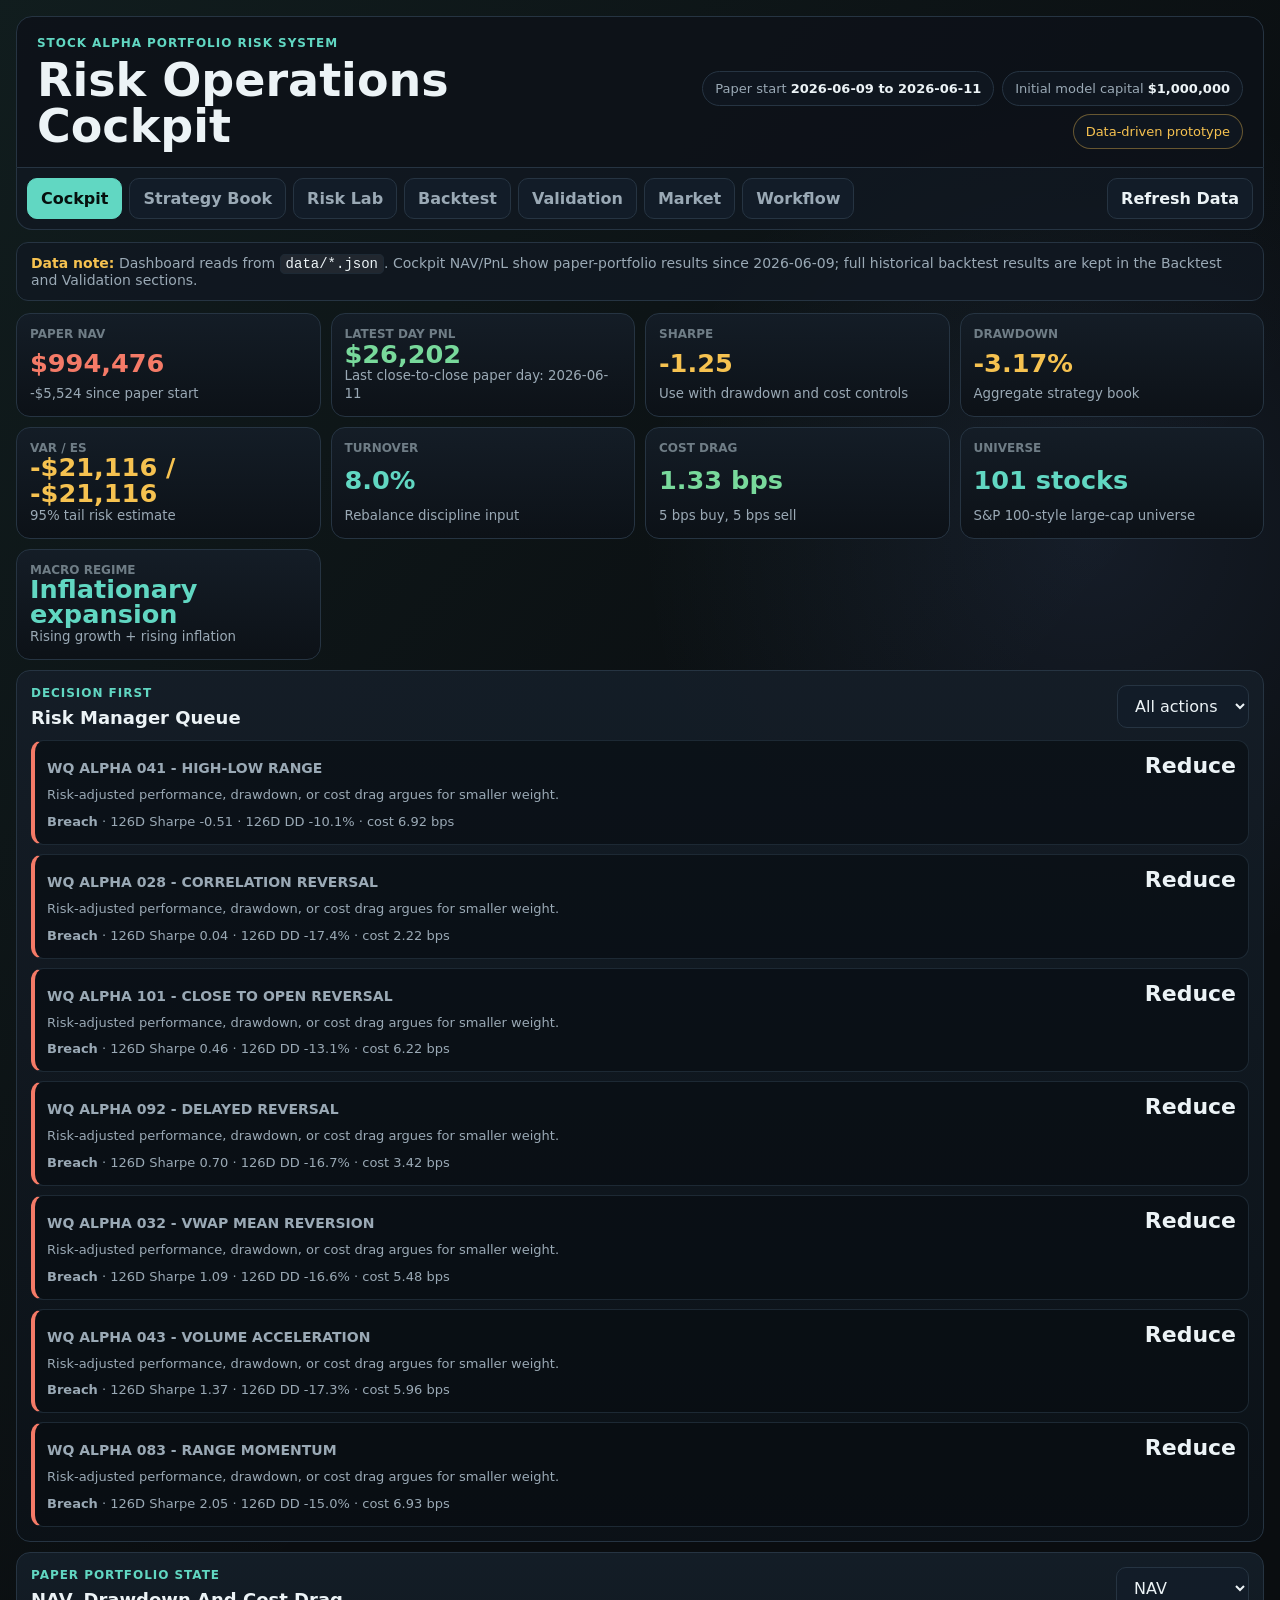
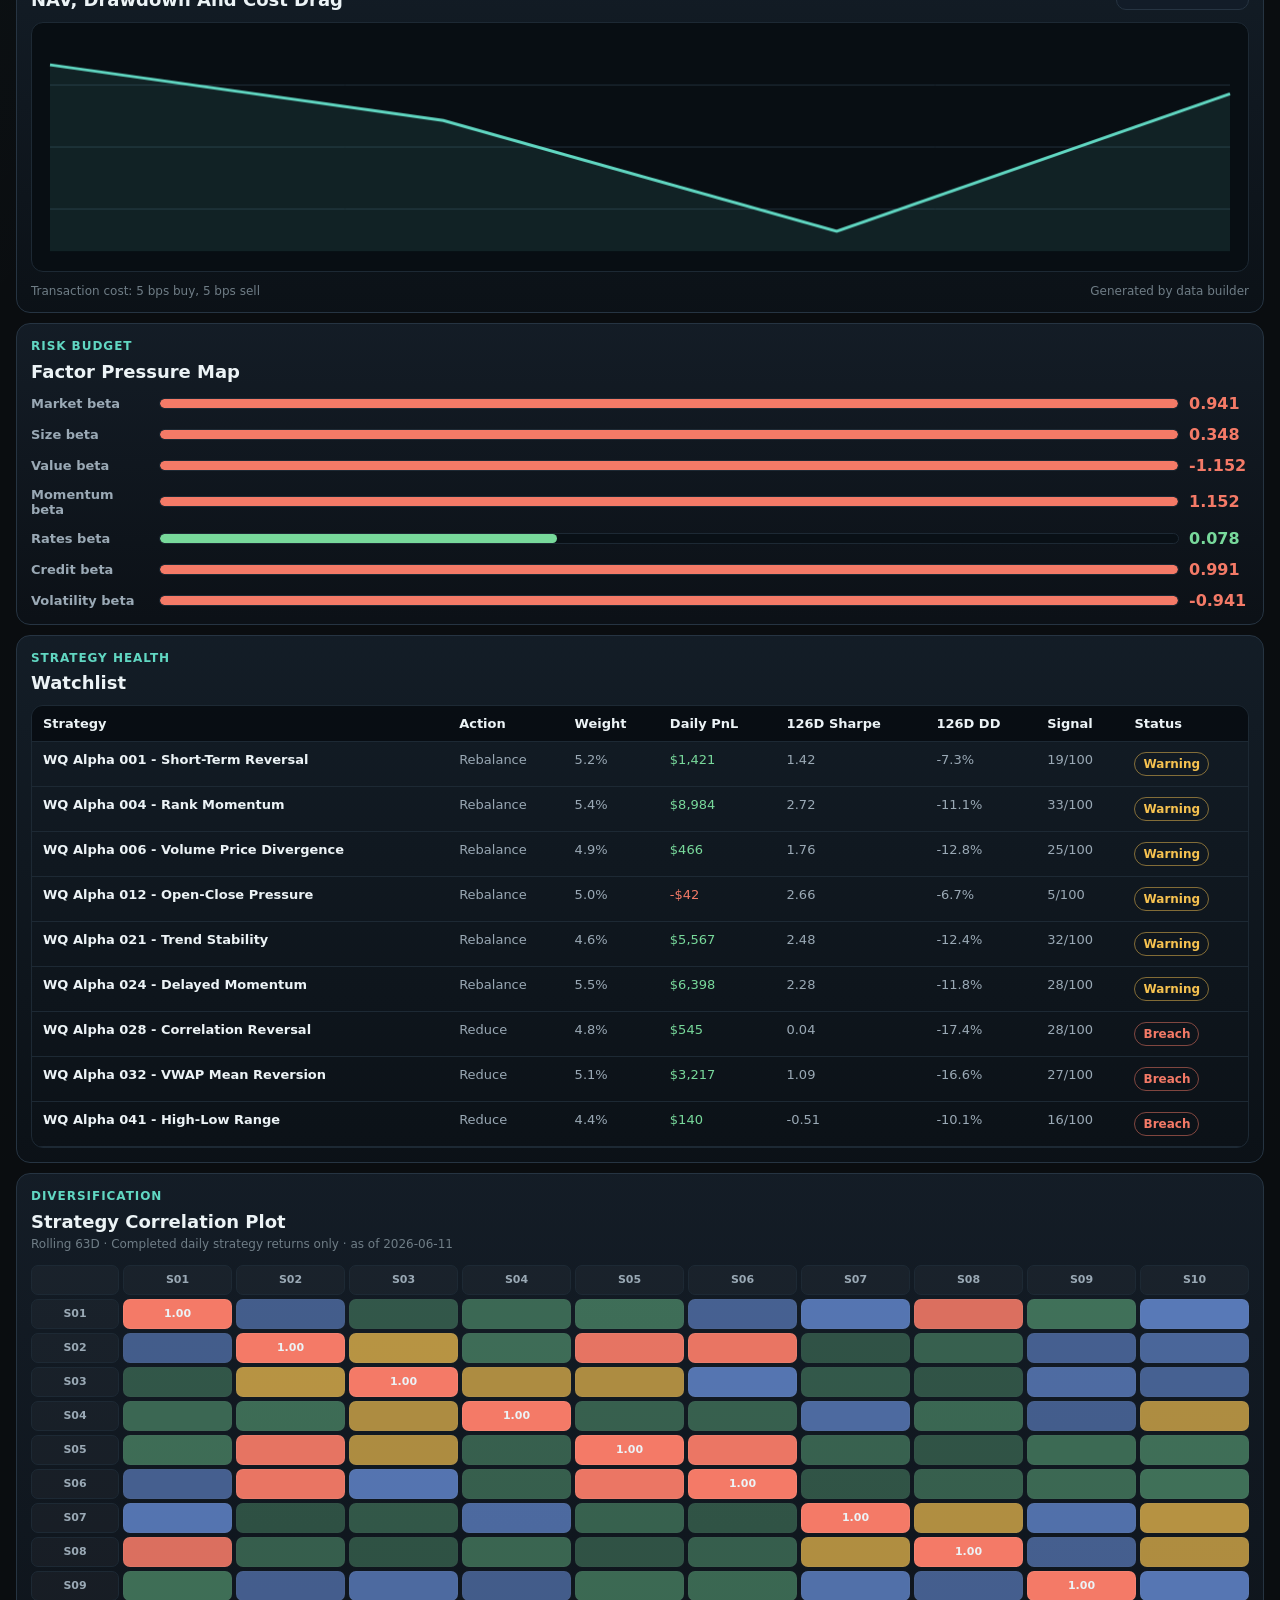
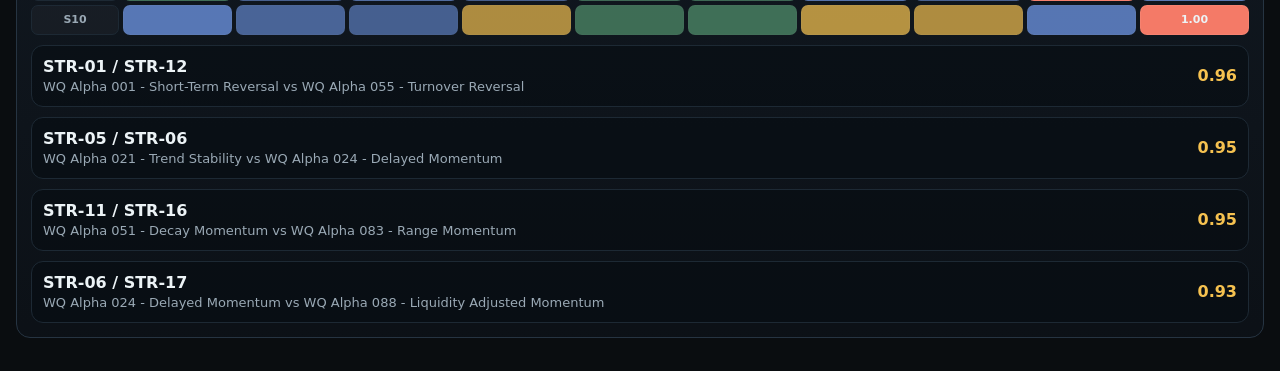
==== frontend/index.html @ 119eabc2 "Show full backtest summary" ====
<!doctype html>
<html lang="en">
  <head>
    <meta charset="utf-8" />
    <meta name="viewport" content="width=device-width, initial-scale=1" />
    <title>Risk Operations Cockpit</title>
    <link rel="stylesheet" href="./styles.css" />
  </head>
  <body>
    <main class="terminal">
      <header class="masthead">
        <div>
          <p class="label">Stock Alpha Portfolio Risk System</p>
          <h1>Risk Operations Cockpit</h1>
        </div>
        <div class="run-meta">
          <span>Paper start <b id="paperWindow">Loading</b></span>
          <span>Initial model capital <b>$1,000,000</b></span>
          <span class="demo-flag">Data-driven prototype</span>
        </div>
      </header>

      <nav class="modebar">
        <button class="mode active" data-view="cockpit">Cockpit</button>
        <button class="mode" data-view="book">Strategy Book</button>
        <button class="mode" data-view="risk">Risk Lab</button>
        <button class="mode" data-view="backtest">Backtest</button>
        <button class="mode" data-view="validation">Validation</button>
        <button class="mode" data-view="market">Market</button>
        <button class="mode" data-view="workflow">Workflow</button>
        <button id="refreshBtn" class="refresh">Refresh Data</button>
      </nav>

      <section class="notice">
        <strong>Data note:</strong> Dashboard reads from <code>data/*.json</code>. Cockpit NAV/PnL show paper-portfolio results since 2026-06-09; full historical backtest results are kept in the Backtest and Validation sections.
      </section>

      <section id="view-cockpit" class="view active">
        <section class="pulse-grid" id="pulseGrid"></section>
        <div class="cockpit-grid">
          <section class="panel decision-panel">
            <div class="panel-title">
              <div><p class="label">Decision First</p><h2>Risk Manager Queue</h2></div>
              <select id="actionFilter">
                <option value="all">All actions</option>
                <option value="Reduce">Reduce</option>
                <option value="Pause">Pause</option>
                <option value="Hedge">Hedge</option>
                <option value="Rebalance">Rebalance</option>
                <option value="Increase">Increase</option>
              </select>
            </div>
            <div id="decisionStack" class="decision-stack"></div>
          </section>
          <section class="panel nav-panel">
            <div class="panel-title">
              <div><p class="label">Paper Portfolio State</p><h2>NAV, Drawdown And Cost Drag</h2></div>
              <select id="chartMetric"><option value="nav">NAV</option><option value="drawdown">Drawdown</option><option value="pnl">Daily PnL</option></select>
            </div>
            <canvas id="navChart" height="250"></canvas>
            <div class="chart-foot"><span>Transaction cost: 5 bps buy, 5 bps sell</span><span>Generated by data builder</span></div>
          </section>
          <section class="panel exposure-panel">
            <div class="panel-title"><div><p class="label">Risk Budget</p><h2>Factor Pressure Map</h2></div></div>
            <div id="factorPressure" class="pressure-list"></div>
          </section>
        </div>
        <div class="lower-grid">
          <section class="panel">
            <div class="panel-title"><div><p class="label">Strategy Health</p><h2>Watchlist</h2></div></div>
            <div class="table-wrap"><table id="watchlistTable"></table></div>
          </section>
          <section class="panel">
            <div class="panel-title">
              <div>
                <p class="label">Diversification</p>
                <h2>Strategy Correlation Plot</h2>
                <p id="corrMeta" class="meta-line"></p>
              </div>
            </div>
            <div id="corrPlot" class="corr-plot"></div>
            <div id="hotspots" class="hotspots"></div>
          </section>
        </div>
      </section>

      <section id="view-book" class="view">
        <section class="panel">
          <div class="panel-title">
            <div><p class="label">20 Stock-Alpha Strategy Prototype Book</p><h2>Latest Top Holdings And Strategy Monitoring</h2></div>
            <input id="strategySearch" type="search" placeholder="Search strategy or sleeve" />
          </div>
          <div class="table-wrap"><table id="strategyTable"></table></div>
        </section>
      </section>

      <section id="view-risk" class="view">
        <div class="risk-grid">
          <section class="panel"><div class="panel-title"><div><p class="label">Aggregate Exposure</p><h2>Portfolio Factors</h2></div></div><div id="factorTable" class="pressure-list large"></div></section>
          <section class="panel"><div class="panel-title"><div><p class="label">ETF Proxy Layer</p><h2>Risk Comparison Only</h2></div></div><div class="table-wrap"><table id="proxyTable"></table></div></section>
        </div>
        <div class="risk-grid single">
          <section class="panel"><div class="panel-title"><div><p class="label">Concentration</p><h2>Risk Contribution</h2></div></div><div id="riskContribution" class="pressure-list large"></div></section>
        </div>
        <section class="panel"><div class="panel-title"><div><p class="label">Controls</p><h2>Risk Limit Exceptions</h2></div></div><div class="table-wrap"><table id="limitTable"></table></div></section>
      </section>

      <section id="view-backtest" class="view">
        <section class="pulse-grid" id="backtestSummary"></section>
        <div class="risk-grid">
          <section class="panel"><div class="panel-title"><div><p class="label">Research Result</p><h2>Full Historical Backtest</h2></div></div><canvas id="backtestChart" height="290"></canvas></section>
          <section class="panel">
            <div class="panel-title"><div><p class="label">Timing Controls</p><h2>No-Lookahead Convention</h2></div></div>
            <div class="decision-stack">
              <article class="decision"><p><b>Signal timing:</b> each strategy scores stocks using information available before the evaluated return period.</p></article>
              <article class="decision"><p><b>Trading rule:</b> t-1 signal selects day t top holdings; day t close-to-close return creates day t PnL.</p></article>
              <article class="decision"><p><b>Known limitation:</b> current S&P 100-style universe is not point-in-time, so survivorship bias is still a research limitation.</p></article>
            </div>
          </section>
        </div>
        <div class="risk-grid single">
          <section class="panel"><div class="panel-title"><div><p class="label">Stress Testing</p><h2>Period Diagnostics</h2></div></div><div class="table-wrap"><table id="stressTable"></table></div></section>
        </div>
      </section>

      <section id="view-validation" class="view">
        <section class="panel">
          <div class="panel-title">
            <div><p class="label">Research Evidence</p><h2>Strategy Validation Table</h2></div>
            <span class="source-chip">Auto-generated from backtest engine</span>
          </div>
          <div class="table-wrap"><table id="validationTable"></table></div>
        </section>
      </section>

      <section id="view-market" class="view">
        <section class="panel macro-panel">
          <div class="panel-title">
            <div><p class="label">Macro Regime Overlay</p><h2>Growth, Inflation And Risk Tone</h2></div>
            <span id="macroSource" class="source-chip"></span>
          </div>
          <div class="macro-grid">
            <div id="regimeQuadrant" class="regime-quadrant"></div>
            <div id="macroIndicators" class="macro-indicators"></div>
            <div id="regimeGuidance" class="regime-guidance"></div>
          </div>
        </section>
        <div class="risk-grid">
          <section class="panel"><div class="panel-title"><div><p class="label">Market Context</p><h2>Cross-Asset Monitor</h2></div></div><div id="marketTiles" class="market-tiles"></div></section>
          <section class="panel"><div class="panel-title"><div><p class="label">API-ready</p><h2>Market News Feed</h2></div></div><div id="newsFeed" class="news-feed"></div></section>
        </div>
      </section>

      <section id="view-workflow" class="view">
        <section class="panel"><div class="panel-title"><div><p class="label">Research Governance</p><h2>Strategy Workflow Tracker</h2></div></div><div class="table-wrap"><table id="workflowTable"></table></div></section>
      </section>
    </main>
    <script src="../data/data_bundle.js"></script>
    <script src="./app.js"></script>
  </body>
</html>
---- frontend/styles.css ----
:root{color-scheme:dark;--bg:#0a0d10;--panel:#111821;--ink:#ecf3f6;--muted:#9aa9b5;--quiet:#6f7d86;--line:#263442;--line-soft:#1d2934;--aqua:#61d7c2;--blue:#7aa7ff;--amber:#f6c250;--red:#f47a67;--green:#78d99b;--violet:#b997ff}*{box-sizing:border-box}body{margin:0;color:var(--ink);background:linear-gradient(130deg,rgba(97,215,194,.08),transparent 38%),radial-gradient(circle at 85% 15%,rgba(122,167,255,.10),transparent 28rem),var(--bg);font-family:Inter,ui-sans-serif,system-ui,-apple-system,BlinkMacSystemFont,"Segoe UI",sans-serif}button,input,select{font:inherit;color:inherit}.terminal{width:min(1760px,calc(100vw - 32px));margin:16px auto 34px}.masthead{display:flex;justify-content:space-between;align-items:end;gap:20px;padding:18px 20px;border:1px solid var(--line);border-radius:16px 16px 0 0;background:rgba(13,18,24,.88)}.label{margin:0 0 5px;color:var(--aqua);font-size:12px;letter-spacing:.08em;text-transform:uppercase;font-weight:900}h1,h2,p{margin:0}h1{font-size:clamp(28px,4vw,46px);line-height:1}h2{font-size:18px}p{color:var(--muted);line-height:1.45}.run-meta{display:flex;justify-content:flex-end;align-items:center;flex-wrap:wrap;gap:8px}.run-meta span,.notice,.modebar{border:1px solid var(--line);background:rgba(17,24,33,.82)}.run-meta span{color:var(--muted);padding:9px 12px;border-radius:999px;font-size:13px}.run-meta b{color:var(--ink)}.run-meta .demo-flag{color:var(--amber);border-color:rgba(246,194,80,.38)}.modebar{display:flex;gap:7px;padding:10px;border-top:0;border-radius:0 0 16px 16px;overflow-x:auto}.mode,.refresh,select,input{border:1px solid var(--line);background:#121c28;border-radius:10px;padding:10px 13px}.mode,.refresh{cursor:pointer;color:var(--muted);font-weight:850;white-space:nowrap}.mode.active{color:#06100e;background:var(--aqua);border-color:var(--aqua)}.refresh{margin-left:auto;color:var(--ink)}.notice{margin:12px 0;border-radius:12px;padding:12px 14px;color:var(--muted);font-size:14px}.notice strong{color:var(--amber)}.notice code{color:var(--ink);background:rgba(255,255,255,.07);border:1px solid var(--line-soft);border-radius:5px;padding:1px 5px}.view{display:none}.view.active{display:block}.pulse-grid{display:grid;grid-template-columns:repeat(7,minmax(120px,1fr));gap:10px;margin-bottom:10px}.pulse-card,.panel{border:1px solid var(--line);background:linear-gradient(180deg,rgba(20,29,39,.96),rgba(12,17,23,.96));border-radius:14px}.pulse-card{min-height:104px;padding:13px;display:flex;flex-direction:column;justify-content:space-between}.pulse-card span{color:var(--quiet);font-size:12px;font-weight:900;text-transform:uppercase}.pulse-card strong{display:block;font-size:clamp(22px,2vw,30px);line-height:1}.pulse-card small{color:var(--muted);line-height:1.35}.pos{color:var(--green)}.neg{color:var(--red)}.warn{color:var(--amber)}.info{color:var(--aqua)}.violet{color:var(--violet)}.cockpit-grid{display:grid;grid-template-columns:minmax(340px,.9fr) minmax(520px,1.7fr) minmax(300px,.9fr);gap:10px}.lower-grid,.risk-grid{display:grid;grid-template-columns:minmax(0,1fr) minmax(360px,.7fr);gap:10px;margin-top:10px}.risk-grid.single{grid-template-columns:1fr}.panel{padding:14px;min-width:0}.panel-title{display:flex;justify-content:space-between;gap:12px;align-items:start;margin-bottom:12px}canvas{width:100%;background:#080e13;border:1px solid var(--line-soft);border-radius:12px}.chart-foot{display:flex;justify-content:space-between;gap:10px;margin-top:8px;color:var(--quiet);font-size:12px}.decision-stack{display:grid;gap:9px}.decision{border:1px solid var(--line-soft);border-left:4px solid var(--aqua);border-radius:12px;padding:12px;background:rgba(7,12,17,.62)}.decision-head{display:flex;justify-content:space-between;gap:12px;align-items:baseline}.decision h3{margin:0;font-size:14px;color:var(--muted);text-transform:uppercase}.decision strong{font-size:22px}.decision p{margin-top:8px;font-size:13px}.pressure-list{display:grid;gap:12px}.pressure-list.large{gap:14px}.pressure-row{display:grid;grid-template-columns:118px 1fr 60px;align-items:center;gap:10px}.pressure-row span{color:var(--muted);font-weight:850;font-size:13px}.bar{height:11px;border-radius:99px;background:#091016;border:1px solid var(--line-soft);overflow:hidden}.bar i{display:block;height:100%;border-radius:inherit}.table-wrap{overflow:auto;border:1px solid var(--line-soft);border-radius:12px}table{width:100%;border-collapse:collapse;min-width:840px}th,td{padding:10px 11px;border-bottom:1px solid var(--line-soft);text-align:left;font-size:13px;color:var(--muted);vertical-align:top}th{color:var(--ink);background:rgba(5,9,13,.72);position:sticky;top:0;z-index:1}td strong{color:var(--ink)}.pill{display:inline-flex;align-items:center;border-radius:999px;border:1px solid var(--line);padding:4px 8px;font-size:12px;font-weight:900}.pill.Breach{color:var(--red);border-color:rgba(244,122,103,.5)}.pill.Warning{color:var(--amber);border-color:rgba(246,194,80,.5)}.pill.Healthy{color:var(--green);border-color:rgba(120,217,155,.5)}.hotspots{display:grid;gap:10px;margin-top:10px}.hotspot{display:grid;grid-template-columns:1fr auto;gap:8px;align-items:center;border:1px solid var(--line-soft);border-radius:12px;padding:11px;background:rgba(7,12,17,.54)}.hotspot b{color:var(--ink)}.hotspot span{color:var(--muted);font-size:13px}.hotspot strong{color:var(--amber)}.corr-plot{display:grid;grid-template-columns:88px repeat(10,minmax(24px,1fr));gap:4px;overflow-x:auto}.corr-label,.corr-cell{min-height:30px;border-radius:7px;display:grid;place-items:center;font-size:11px;font-weight:900}.corr-label{color:var(--muted);background:rgba(255,255,255,.03);border:1px solid var(--line-soft)}.corr-cell{border:1px solid rgba(255,255,255,.06);color:var(--ink)}.market-tiles{display:grid;grid-template-columns:repeat(2,minmax(190px,1fr));gap:10px}.market-tile{min-height:128px;border:1px solid var(--line-soft);border-radius:14px;padding:13px;background:rgba(8,14,19,.54)}.market-tile span{color:var(--quiet);font-size:12px;text-transform:uppercase;font-weight:900}.market-tile strong{display:block;font-size:24px;margin:8px 0 4px}.news-feed{display:grid;gap:10px}.news-item{border:1px solid var(--line-soft);border-radius:12px;padding:11px;background:rgba(8,14,19,.54)}.news-item header{display:flex;justify-content:space-between;gap:10px;margin-bottom:7px}.news-item b{color:var(--ink)}.news-item span{color:var(--quiet);font-size:12px;font-weight:850}.news-item p{font-size:13px}@media(max-width:1300px){.pulse-grid{grid-template-columns:repeat(4,minmax(140px,1fr))}.cockpit-grid,.lower-grid,.risk-grid{grid-template-columns:1fr}.market-tiles{grid-template-columns:repeat(2,minmax(180px,1fr))}}@media(max-width:780px){.terminal{width:calc(100vw - 18px);margin-top:9px}.masthead{align-items:start;flex-direction:column}.pulse-grid,.market-tiles{grid-template-columns:1fr}.refresh{margin-left:0}.chart-foot{flex-direction:column}}
:root{}
.source-chip{border:1px solid var(--line);border-radius:999px;padding:7px 10px;color:var(--aqua);font-size:12px;font-weight:900}
.meta-line{margin-top:4px;color:var(--quiet);font-size:12px}
.macro-panel{margin-bottom:10px}
.macro-grid{display:grid;grid-template-columns:1.3fr .9fr 1fr;gap:10px}
.regime-summary,.macro-score,.guidance-card,.quadrant,.macro-warning,.indicator-list{border:1px solid var(--line-soft);border-radius:12px;background:rgba(8,14,19,.54)}
.regime-summary{padding:13px;margin-bottom:10px}
.regime-summary span,.macro-score span,.guidance-card span,.indicator-list span{color:var(--quiet);font-size:12px;text-transform:uppercase;font-weight:900}
.regime-summary strong{display:block;font-size:24px;margin:5px 0}
.quadrant-grid{display:grid;grid-template-columns:1fr 1fr;gap:8px}
.quadrant{min-height:82px;padding:10px}
.quadrant.active{border-color:rgba(97,215,194,.72);box-shadow:inset 0 0 0 1px rgba(97,215,194,.35);background:rgba(97,215,194,.10)}
.quadrant b{display:block;color:var(--ink);font-size:13px}
.quadrant span{display:block;color:var(--muted);font-size:12px;margin-top:6px}
.macro-warning{margin-top:10px;padding:11px;border-left:4px solid var(--amber)}
.macro-warning p{font-size:13px;margin-bottom:6px}
.macro-warning p:last-child{margin-bottom:0}
.macro-indicators{display:grid;grid-template-columns:repeat(3,1fr);gap:8px}
.macro-score{padding:11px}
.macro-score strong{display:block;font-size:20px;margin-top:4px}
.macro-score small{color:var(--muted)}
.indicator-list{grid-column:1/-1;padding:10px;display:grid;gap:8px}
.indicator-list div{display:flex;justify-content:space-between;gap:10px}
.indicator-list b{color:var(--ink);font-size:13px}
.regime-guidance{display:grid;gap:9px}
.guidance-card{padding:11px;border-left:4px solid var(--blue)}
.guidance-card div{display:flex;justify-content:space-between;gap:10px}
.guidance-card strong{font-size:18px}
.guidance-card p{font-size:13px;margin-top:7px}
@media(max-width:1300px){.macro-grid{grid-template-columns:1fr}}
@media(max-width:780px){.macro-indicators,.quadrant-grid{grid-template-columns:1fr}}
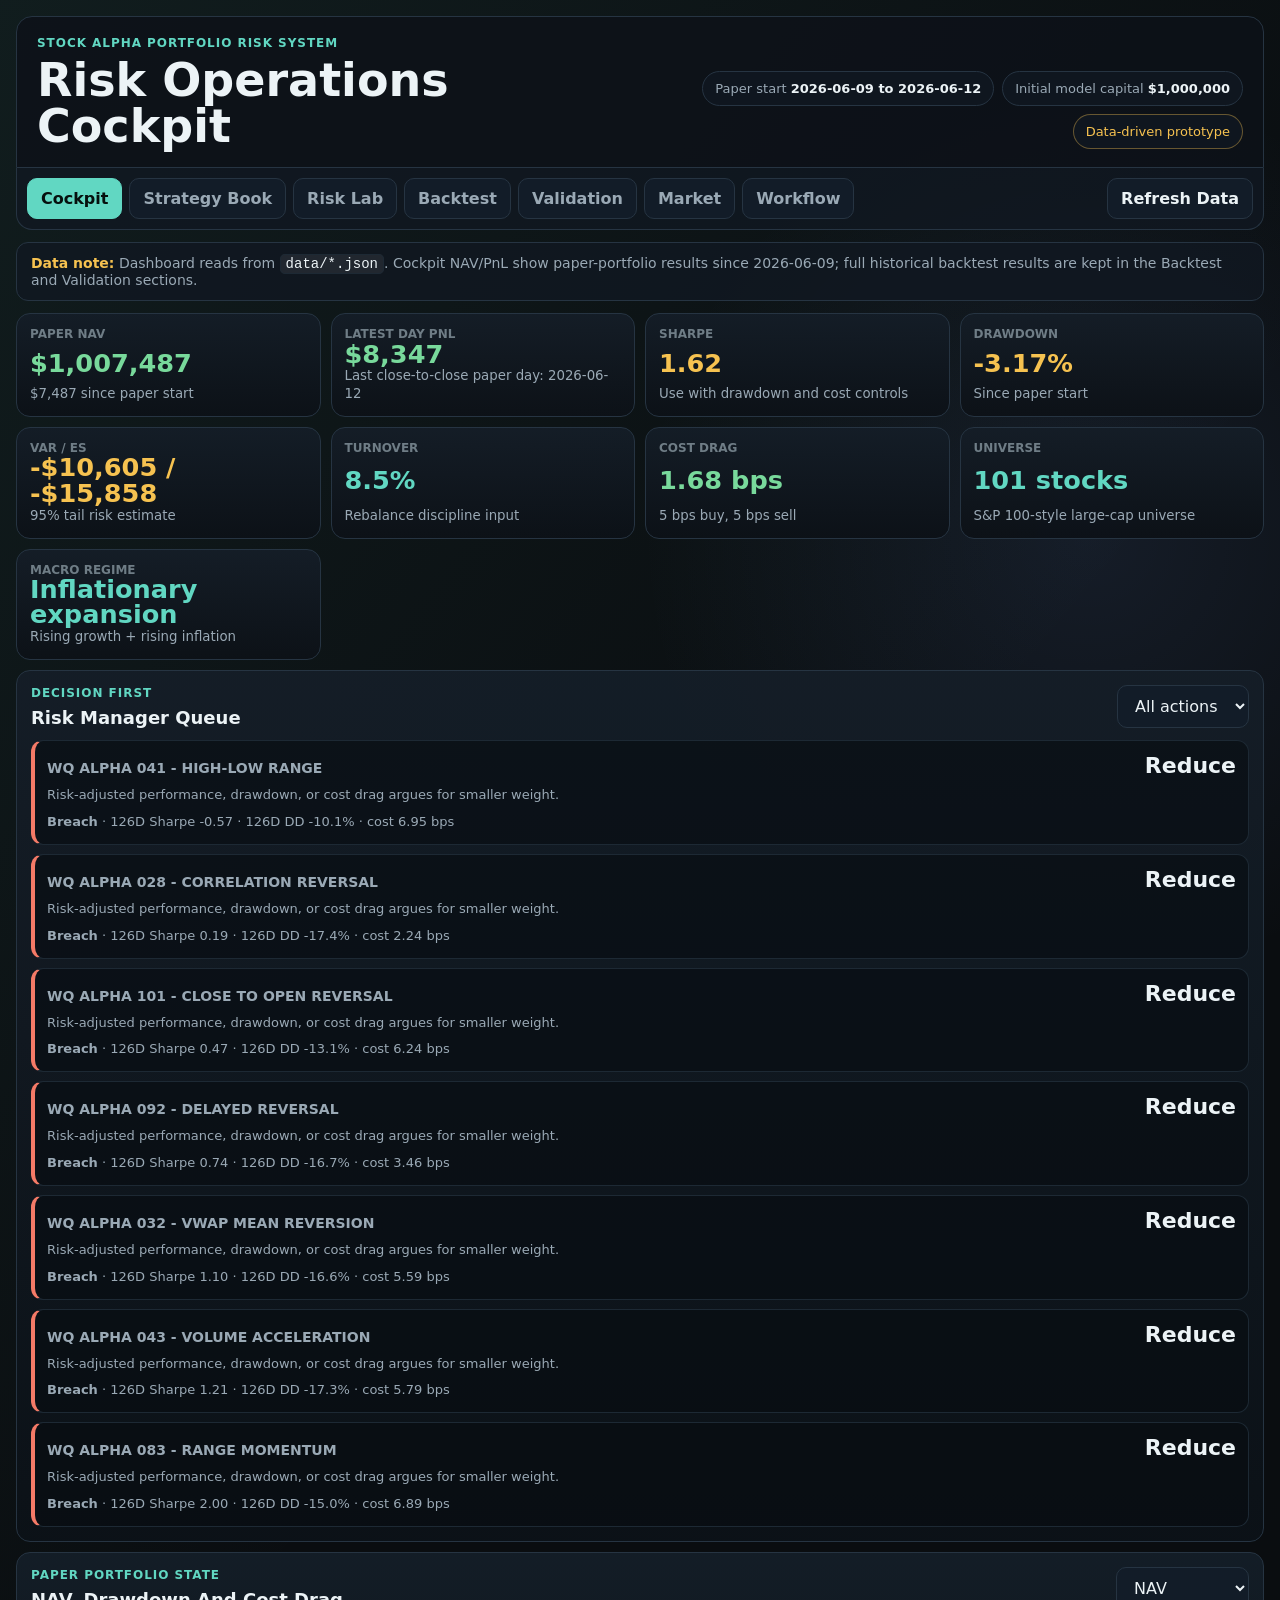
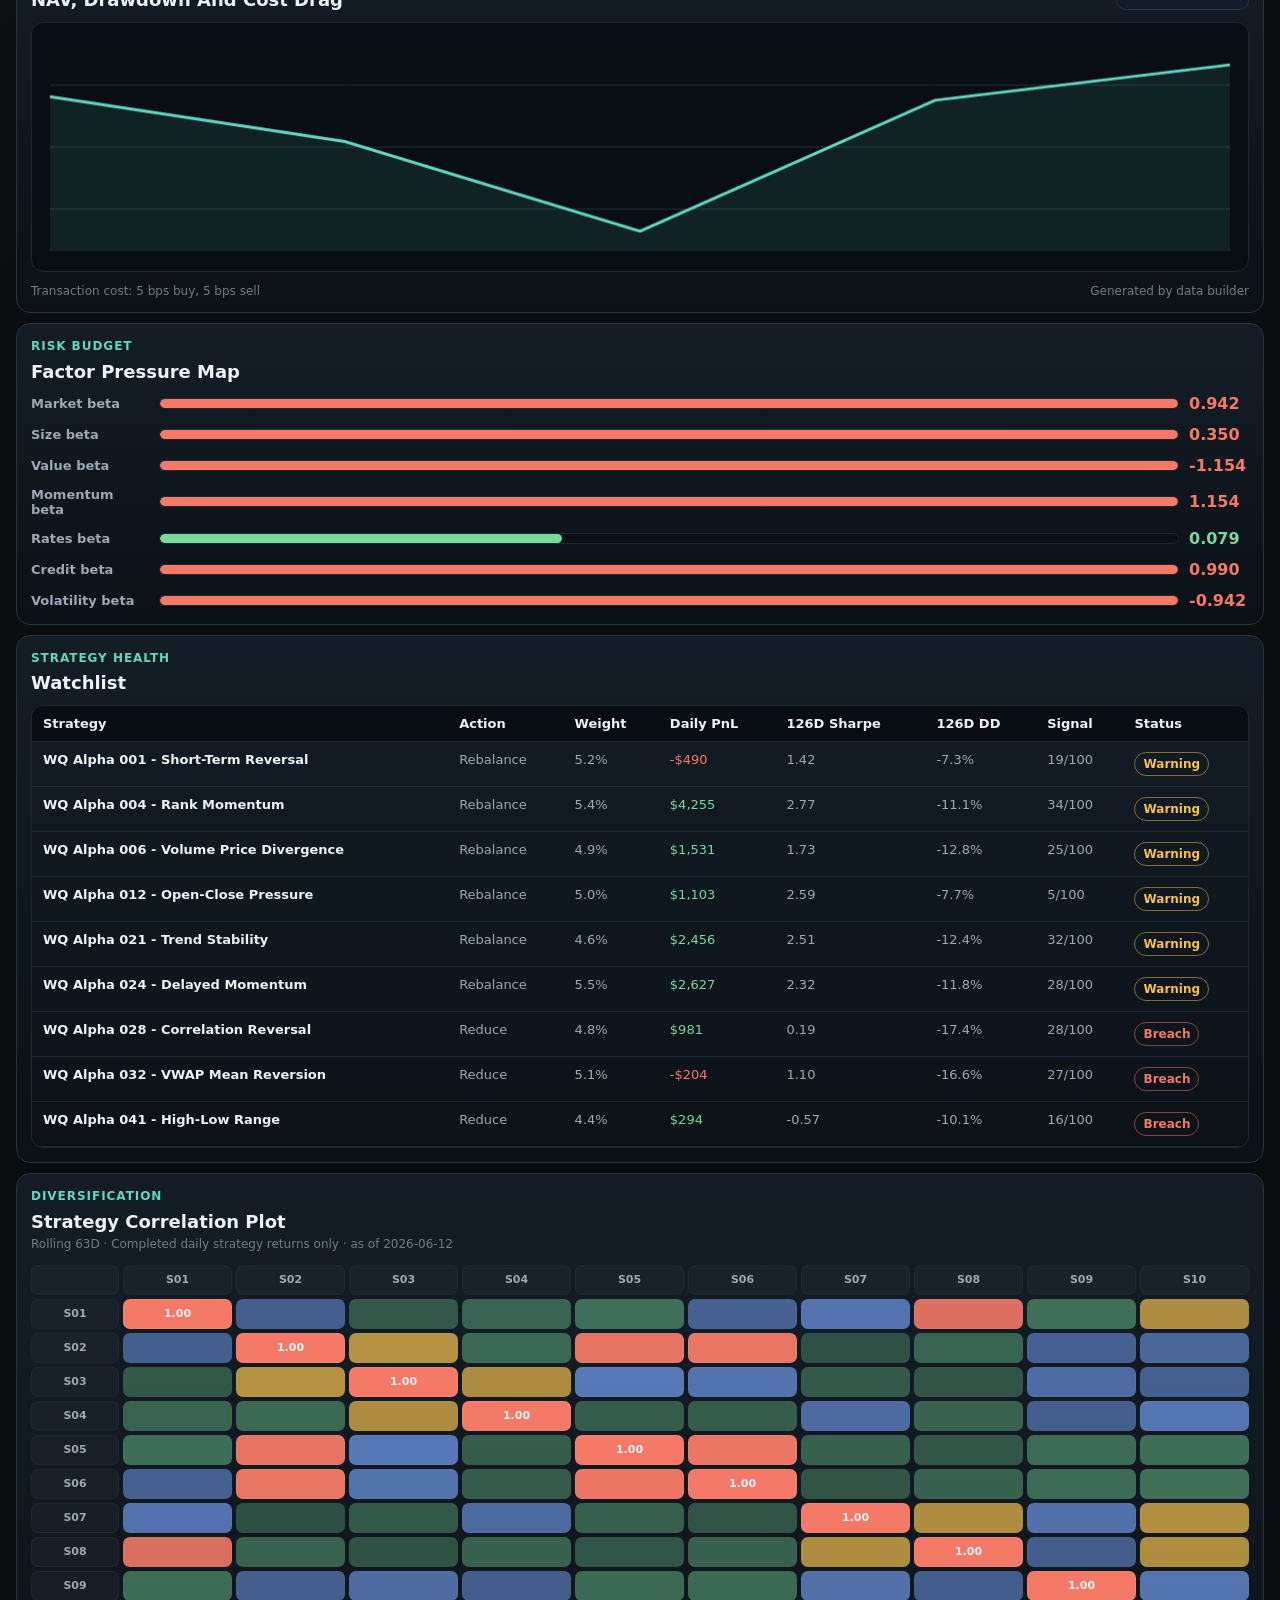
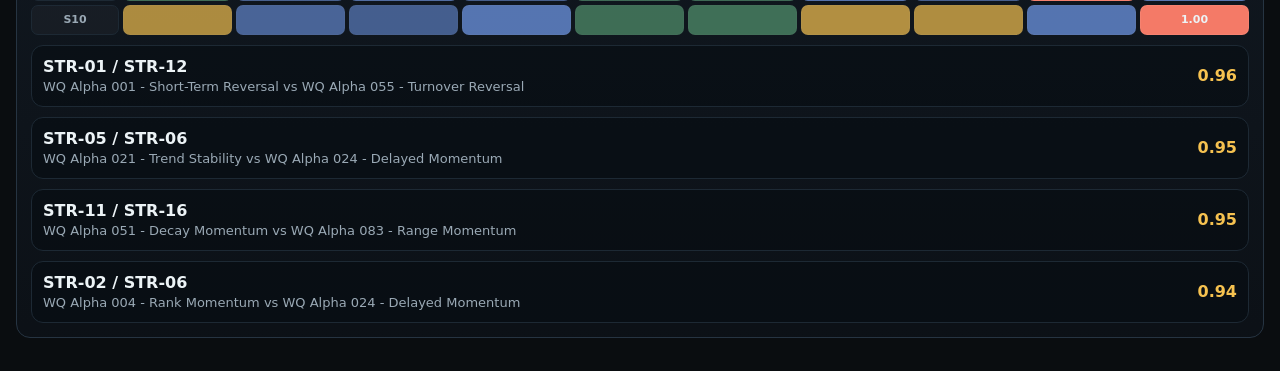
==== commit 4e73c437: "Replace backtest timing panel with diagnostics" ====
--- a/frontend/index.html
+++ b/frontend/index.html
@@ -92,6 +92,20 @@
           </div>
           <div class="table-wrap"><table id="strategyTable"></table></div>
         </section>
+        <div class="risk-grid">
+          <section class="panel">
+            <div class="panel-title"><div><p class="label">Paper Trading</p><h2>Recent Position Ledger</h2></div></div>
+            <div class="table-wrap"><table id="paperPositionsTable"></table></div>
+          </section>
+          <section class="panel">
+            <div class="panel-title"><div><p class="label">Paper Trading</p><h2>Recent Trade Ledger</h2></div></div>
+            <div class="table-wrap"><table id="paperTradesTable"></table></div>
+          </section>
+        </div>
+        <section class="panel">
+          <div class="panel-title"><div><p class="label">Paper Trading</p><h2>Strategy PnL Ledger</h2></div></div>
+          <div class="table-wrap"><table id="paperPnlTable"></table></div>
+        </section>
       </section>
 
       <section id="view-risk" class="view">
@@ -110,12 +124,9 @@
         <div class="risk-grid">
           <section class="panel"><div class="panel-title"><div><p class="label">Research Result</p><h2>Full Historical Backtest</h2></div></div><canvas id="backtestChart" height="290"></canvas></section>
           <section class="panel">
-            <div class="panel-title"><div><p class="label">Timing Controls</p><h2>No-Lookahead Convention</h2></div></div>
-            <div class="decision-stack">
-              <article class="decision"><p><b>Signal timing:</b> each strategy scores stocks using information available before the evaluated return period.</p></article>
-              <article class="decision"><p><b>Trading rule:</b> t-1 signal selects day t top holdings; day t close-to-close return creates day t PnL.</p></article>
-              <article class="decision"><p><b>Known limitation:</b> current S&P 100-style universe is not point-in-time, so survivorship bias is still a research limitation.</p></article>
-            </div>
+            <div class="panel-title"><div><p class="label">Backtest Monitor</p><h2>Full-Period Diagnostics</h2></div></div>
+            <div class="table-wrap"><table id="backtestDiagnosticsTable"></table></div>
+            <p class="meta-line">Timing: t-1 signal selects day t holdings. Limitation: current S&P 100-style universe is not point-in-time.</p>
           </section>
         </div>
         <div class="risk-grid single">
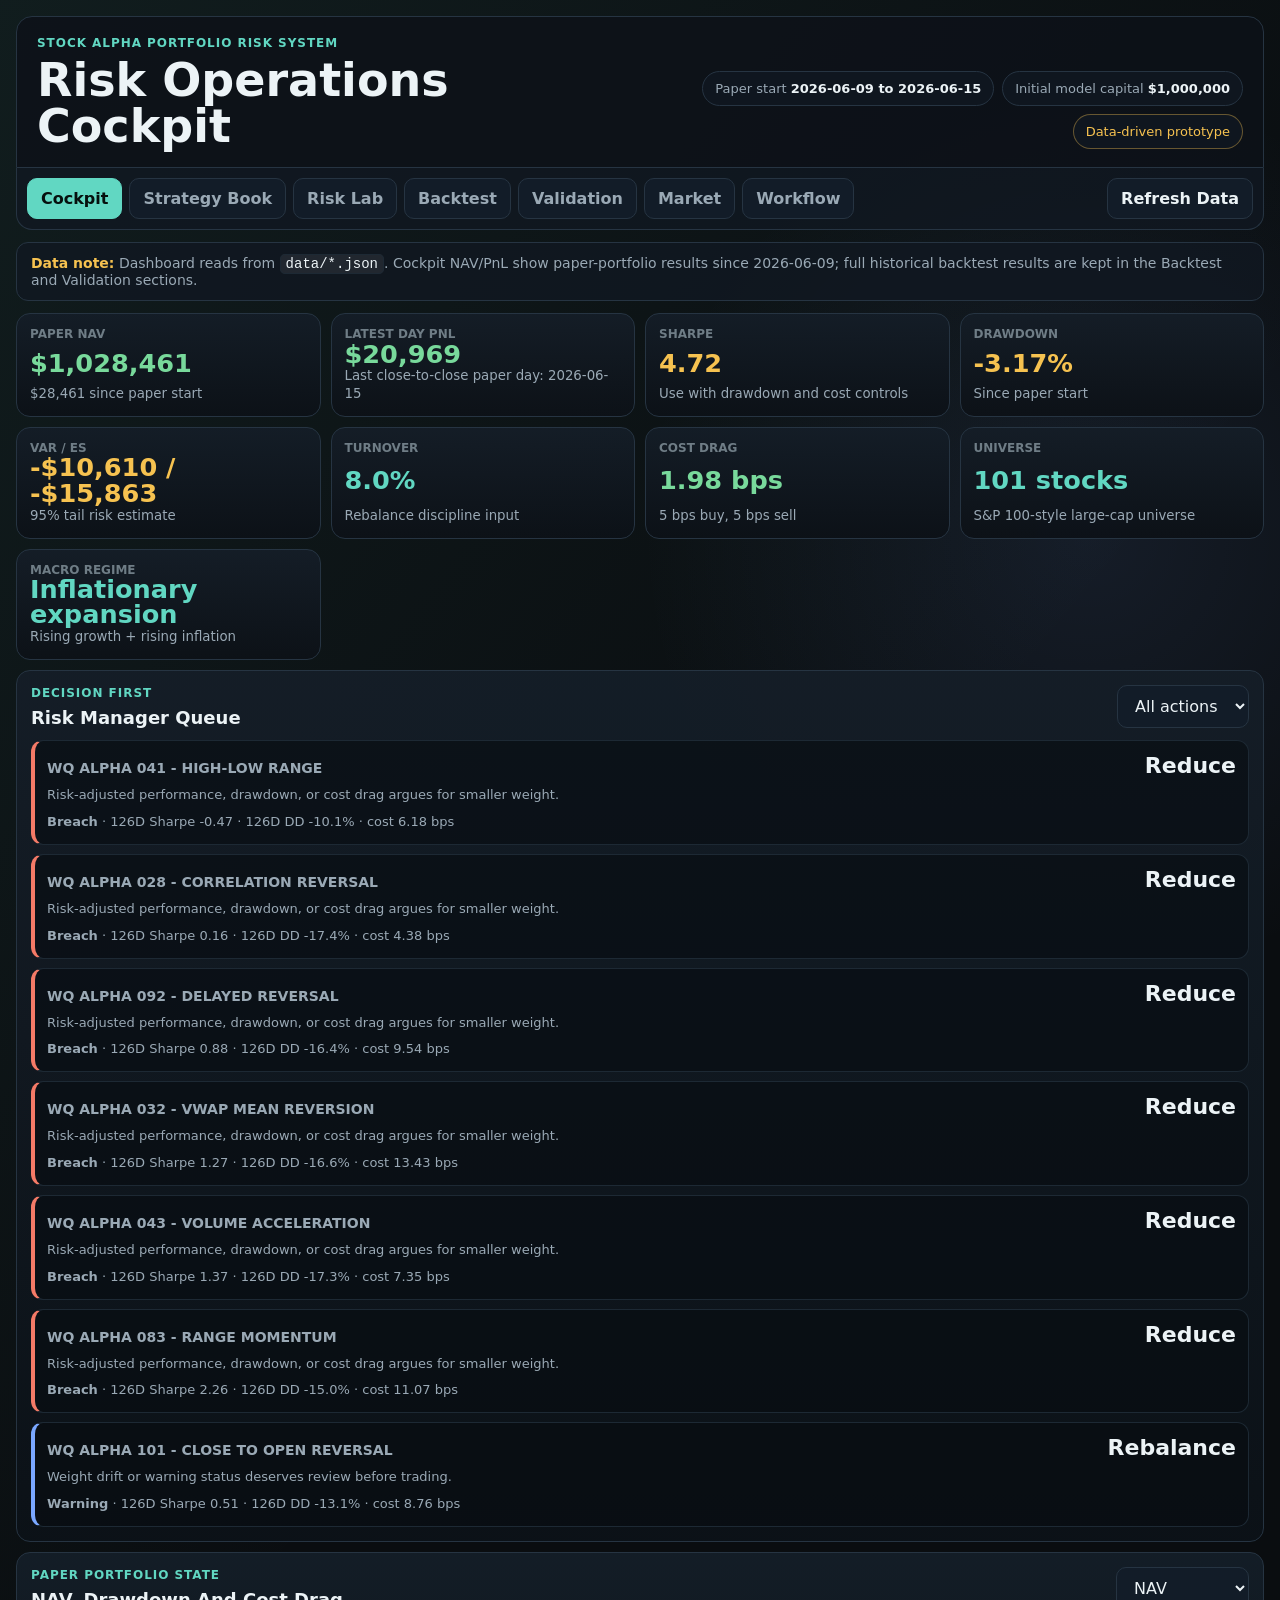
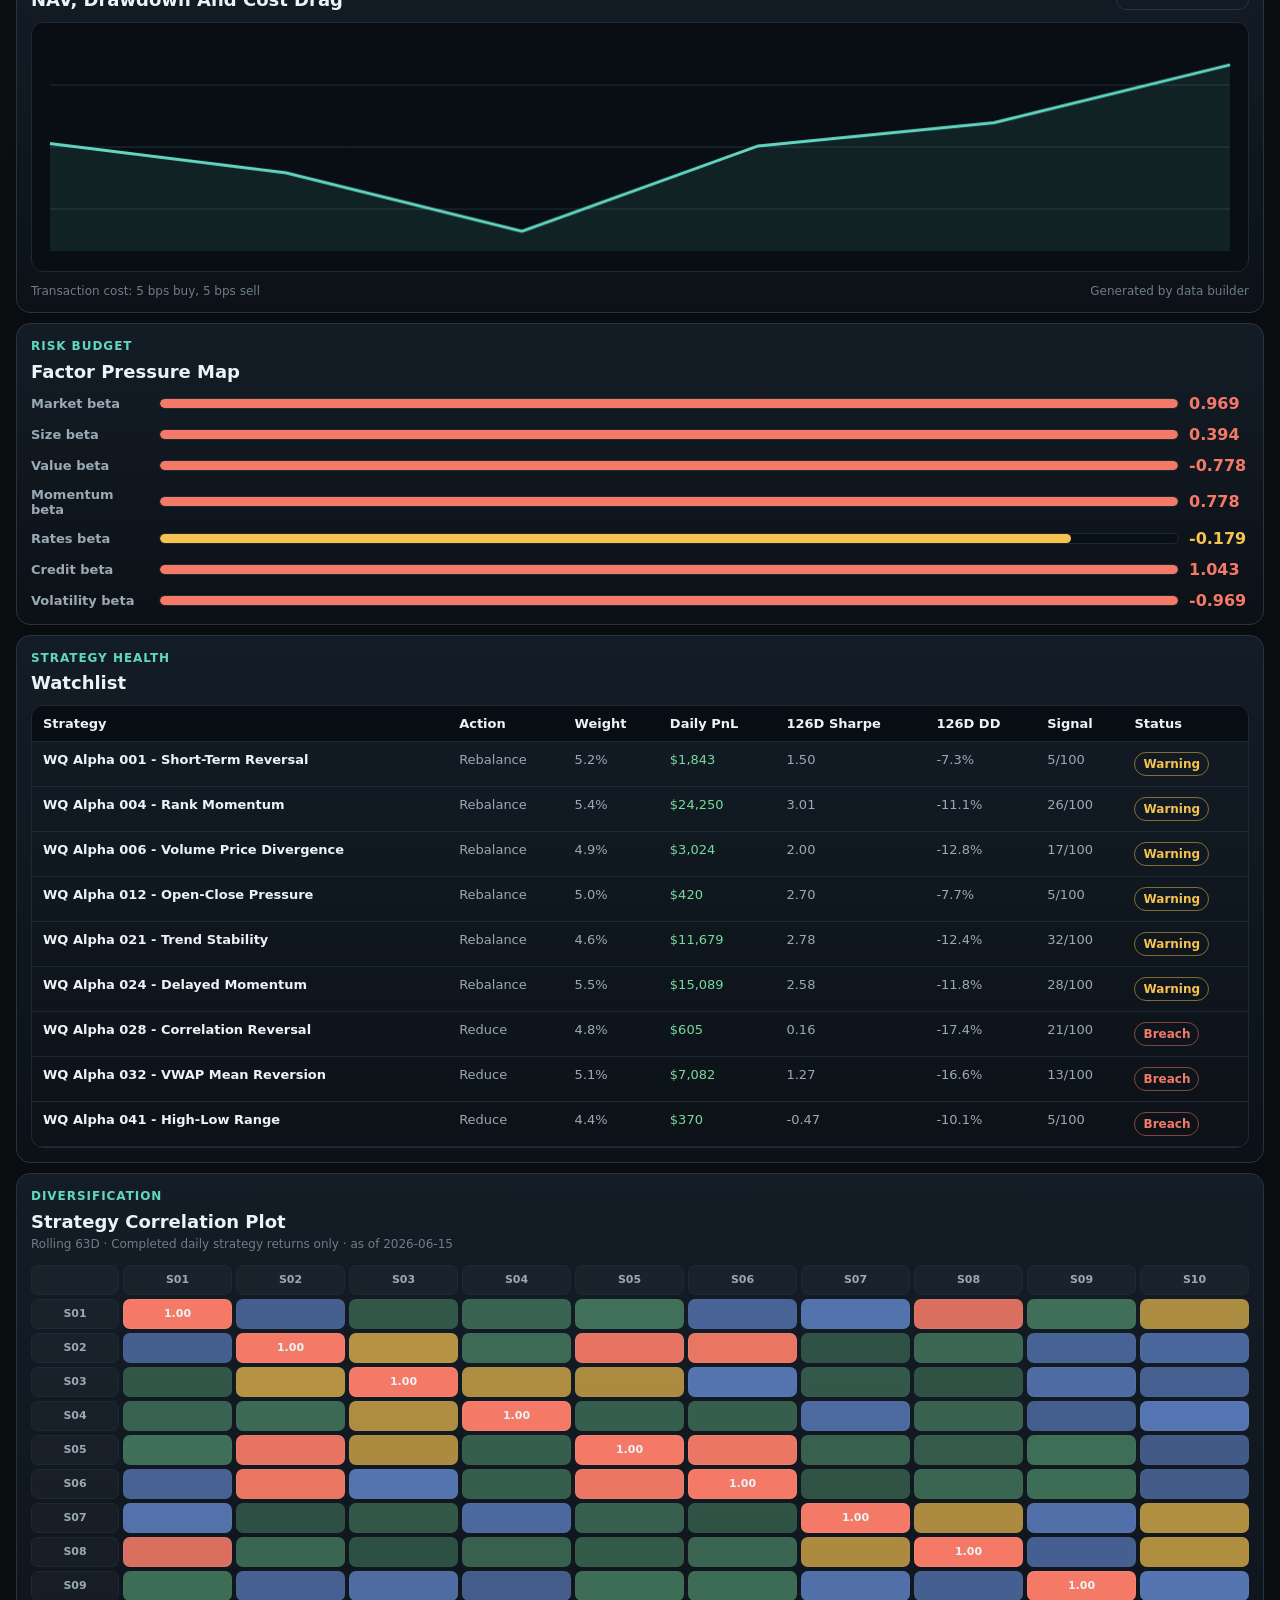
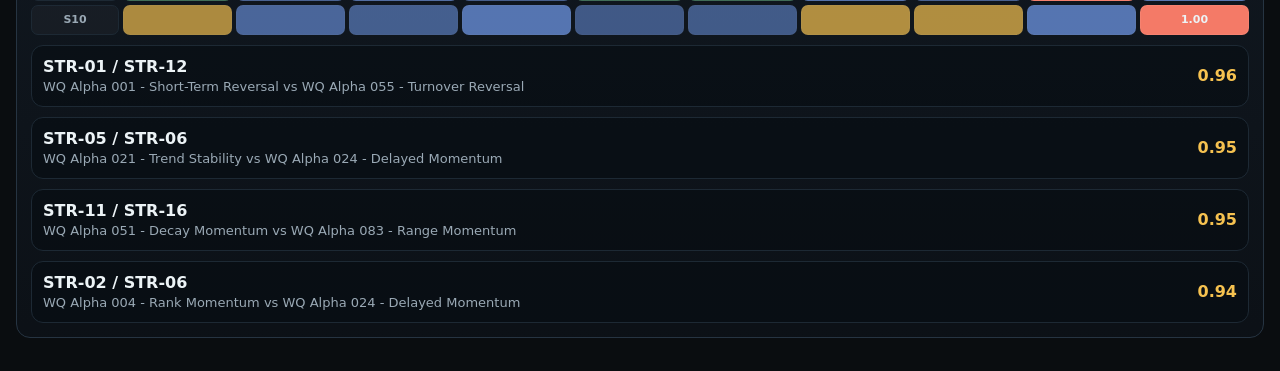
==== commit 0a19348e: "Add strategy approval scorecard" ====
--- a/frontend/index.html
+++ b/frontend/index.html
@@ -137,7 +137,22 @@
       <section id="view-validation" class="view">
         <section class="panel">
           <div class="panel-title">
-            <div><p class="label">Research Evidence</p><h2>Strategy Validation Table</h2></div>
+            <div>
+              <p class="label">Approval Framework</p>
+              <h2>Strategy Approval Scorecard</h2>
+              <p class="meta-line">Scores combine OOS robustness, drawdown, cost, correlation, factor crowding, and paper behavior.</p>
+            </div>
+            <span class="source-chip">Rule-based v1</span>
+          </div>
+          <div class="table-wrap"><table id="scorecardTable"></table></div>
+        </section>
+        <section class="panel">
+          <div class="panel-title">
+            <div>
+              <p class="label">Research Evidence</p>
+              <h2>In-Sample / Out-of-Sample Validation</h2>
+              <p id="validationSplit" class="meta-line"></p>
+            </div>
             <span class="source-chip">Auto-generated from backtest engine</span>
           </div>
           <div class="table-wrap"><table id="validationTable"></table></div>
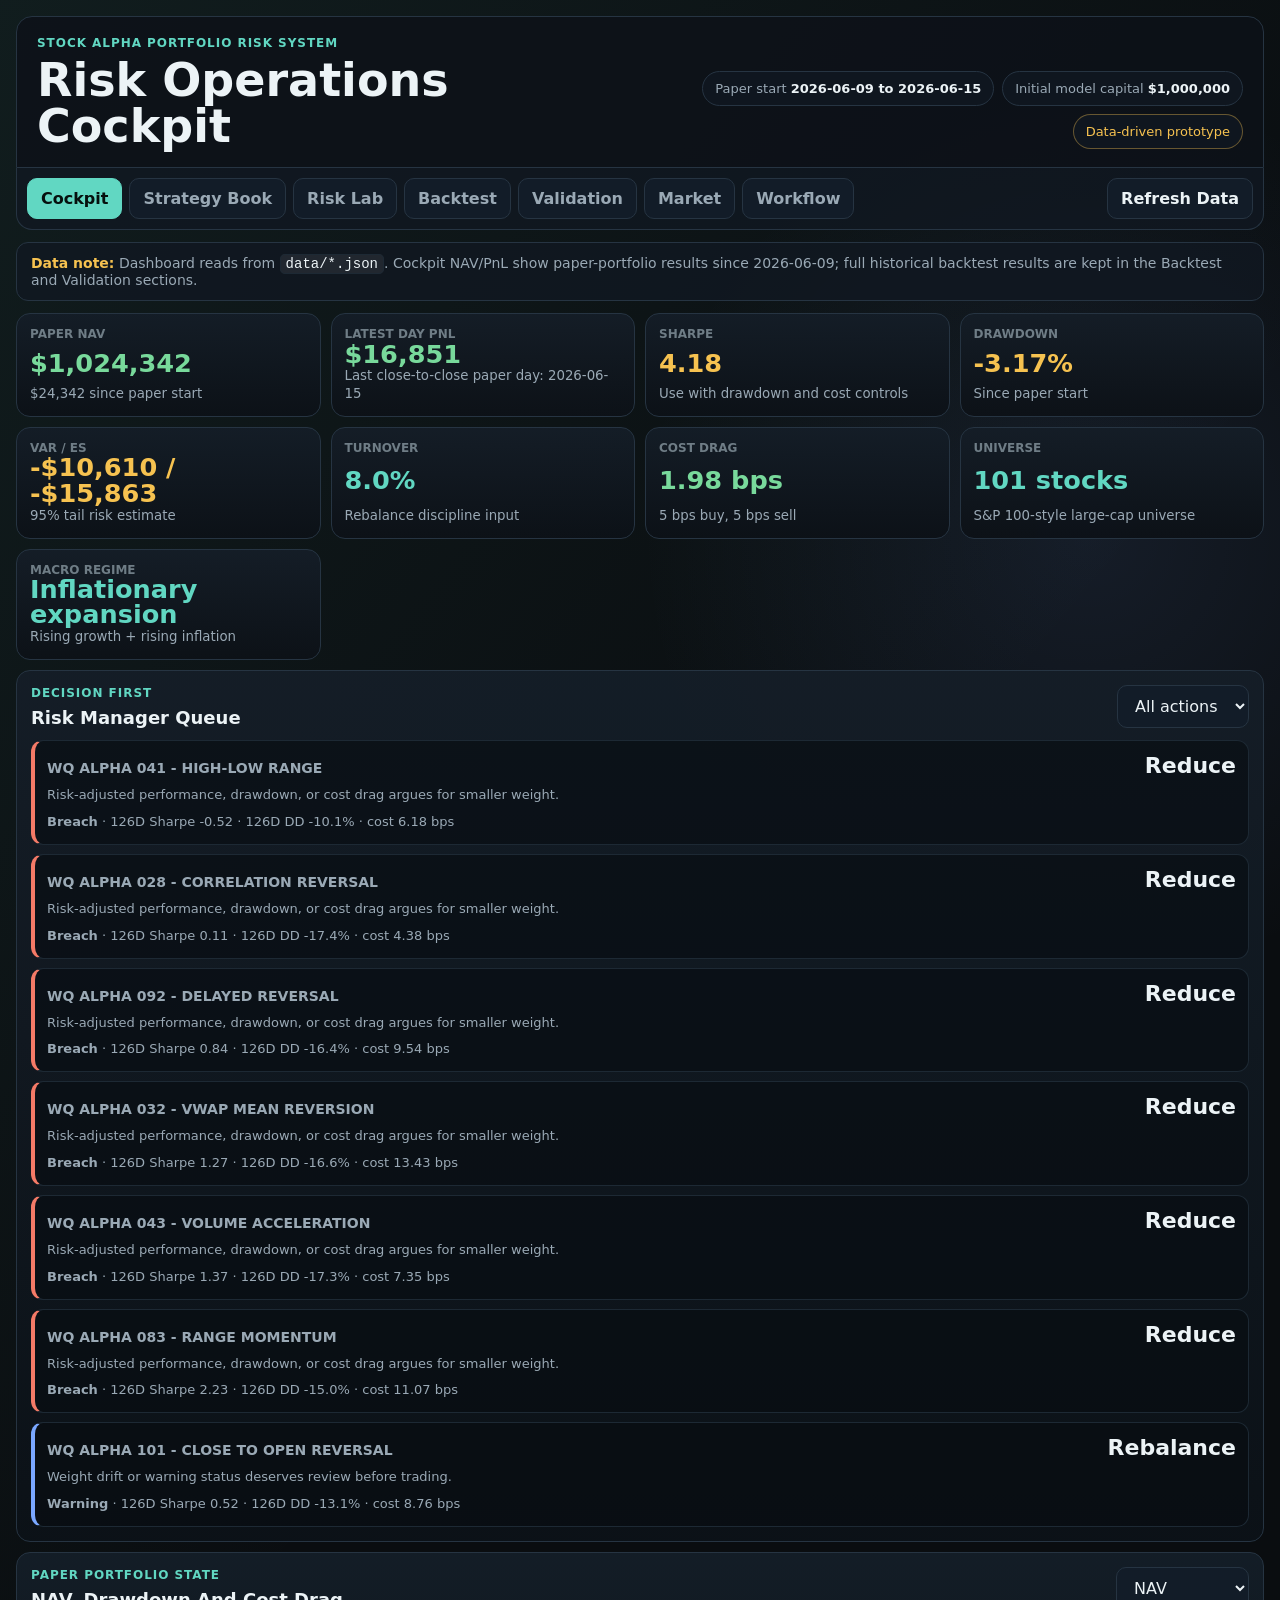
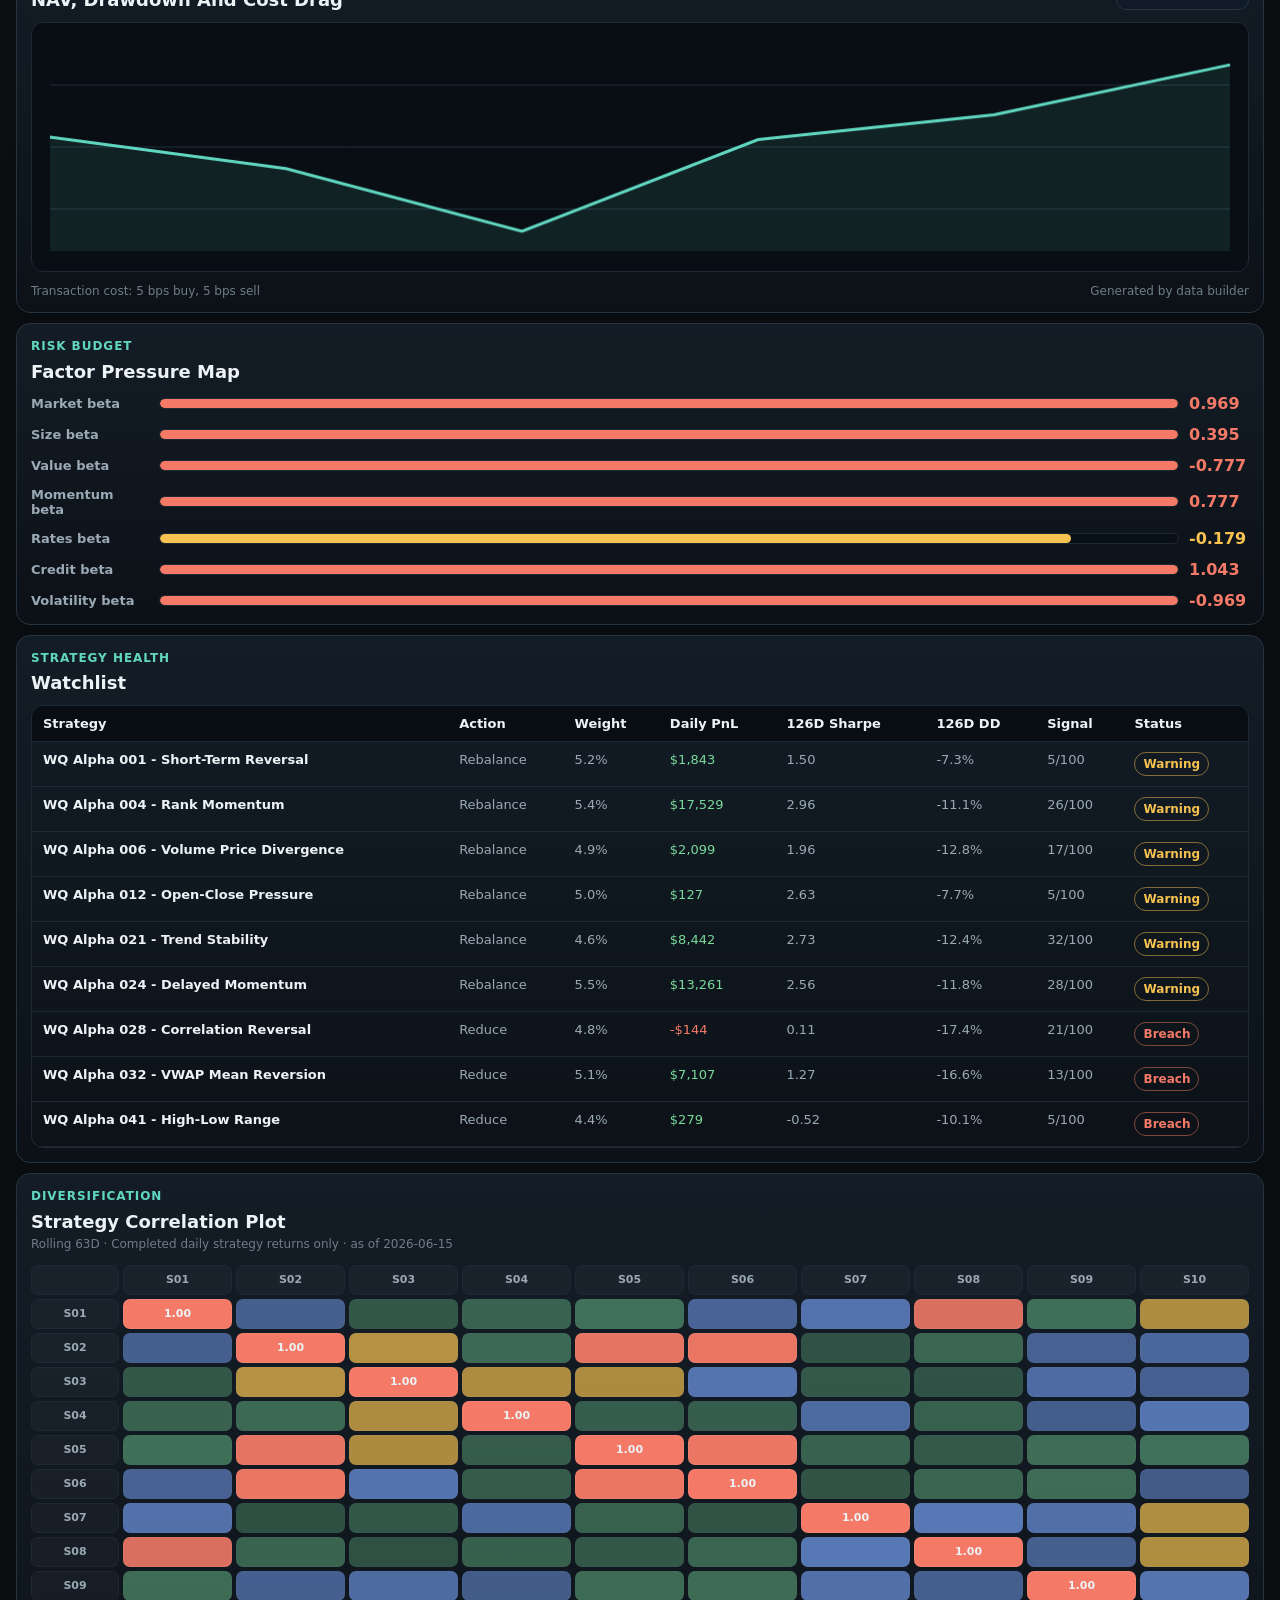
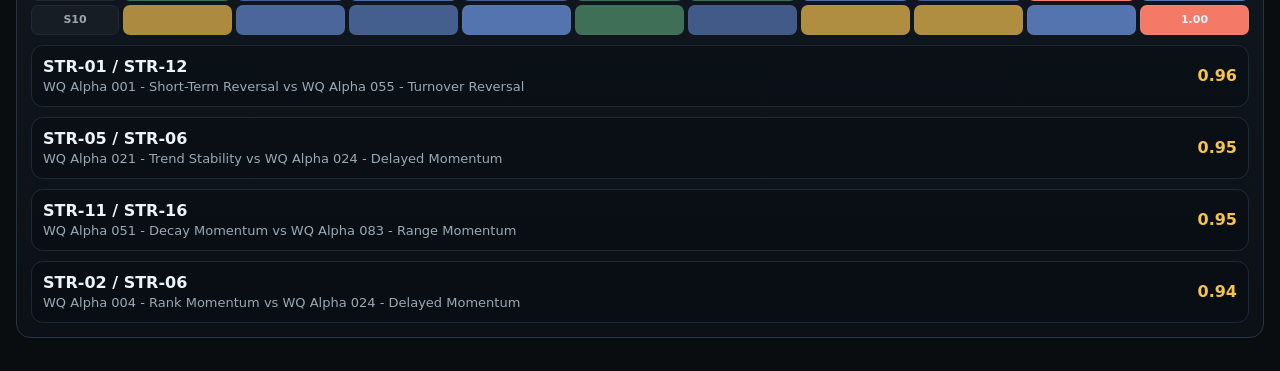
==== commit 8c5cb916: "Add scorecard summary and deep dive queue" ====
--- a/frontend/index.html
+++ b/frontend/index.html
@@ -135,6 +135,7 @@
       </section>
 
       <section id="view-validation" class="view">
+        <section class="pulse-grid" id="scorecardSummary"></section>
         <section class="panel">
           <div class="panel-title">
             <div>
@@ -145,6 +146,16 @@
             <span class="source-chip">Rule-based v1</span>
           </div>
           <div class="table-wrap"><table id="scorecardTable"></table></div>
+        </section>
+        <section class="panel">
+          <div class="panel-title">
+            <div>
+              <p class="label">Strategy Review</p>
+              <h2>Deep Dive Queue</h2>
+              <p class="meta-line">One top, one middle, and one bottom strategy selected for human review.</p>
+            </div>
+          </div>
+          <div id="deepDiveQueue" class="decision-stack"></div>
         </section>
         <section class="panel">
           <div class="panel-title">
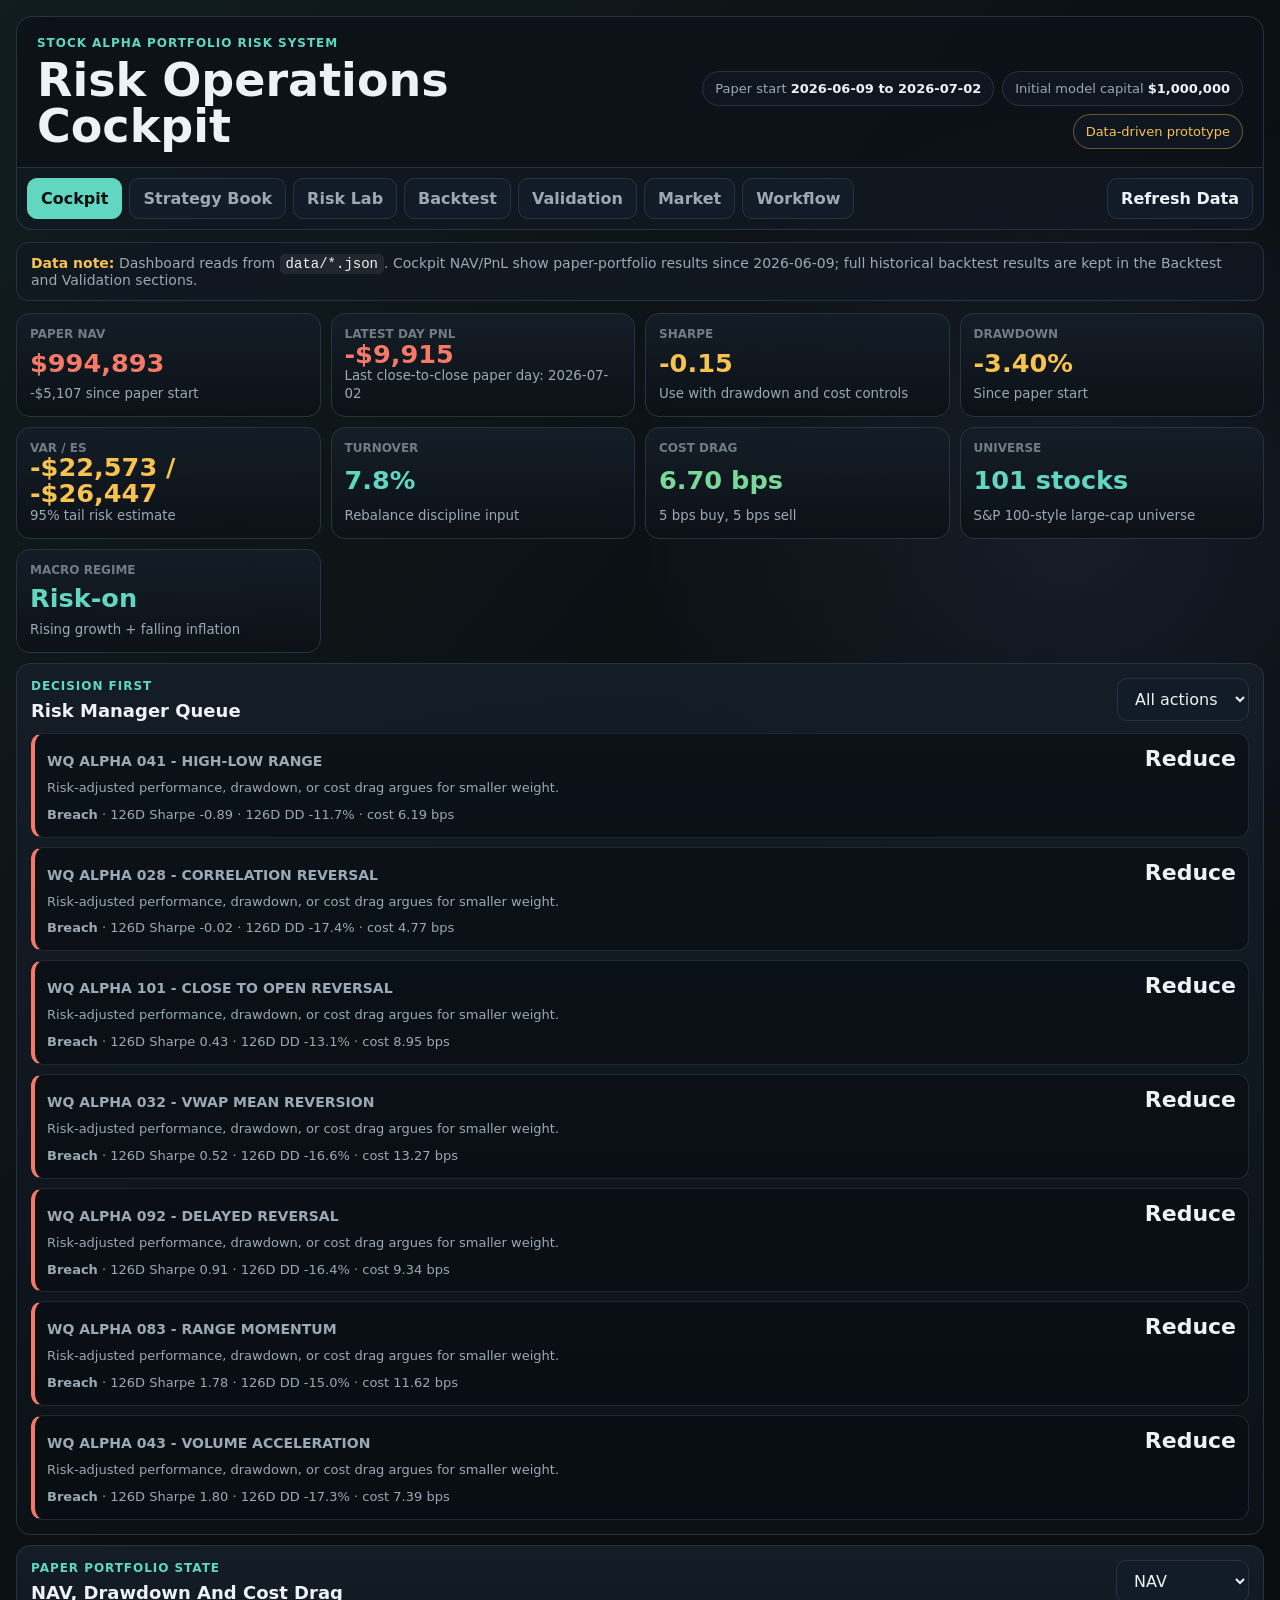
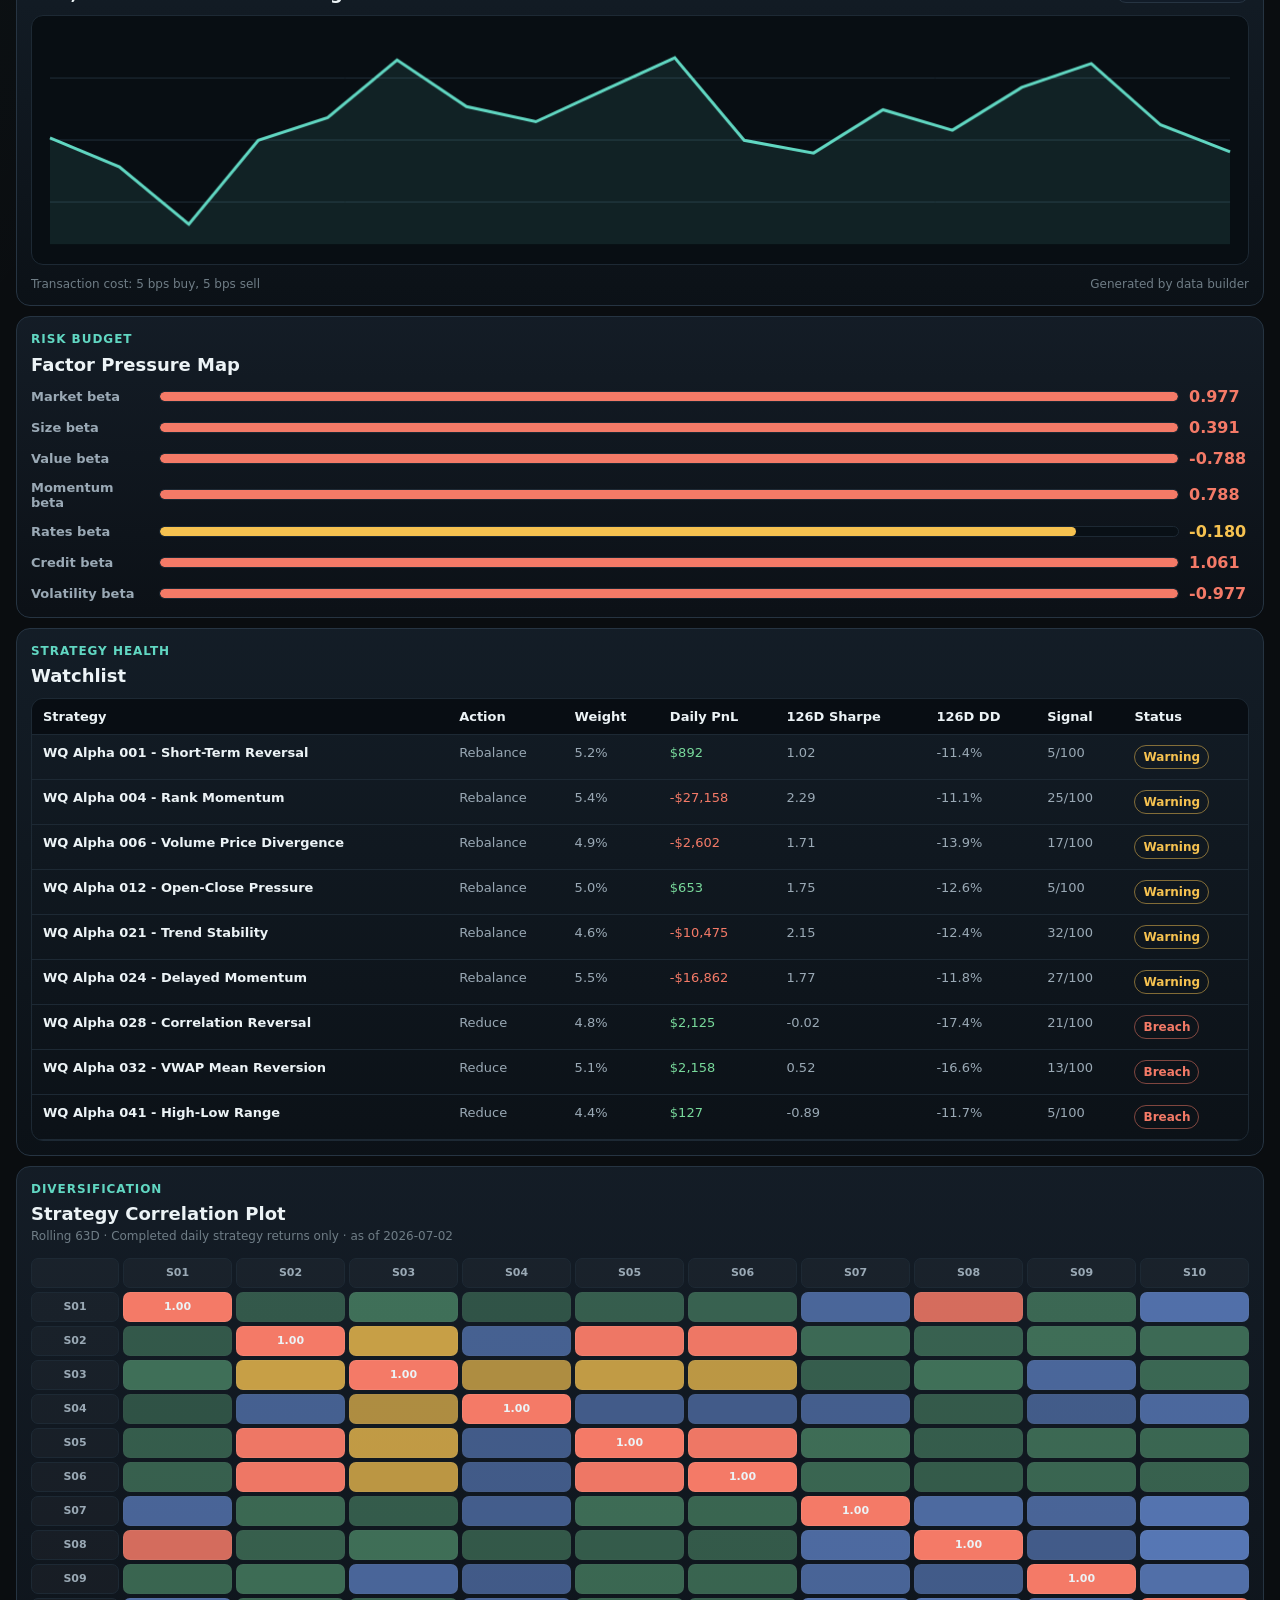
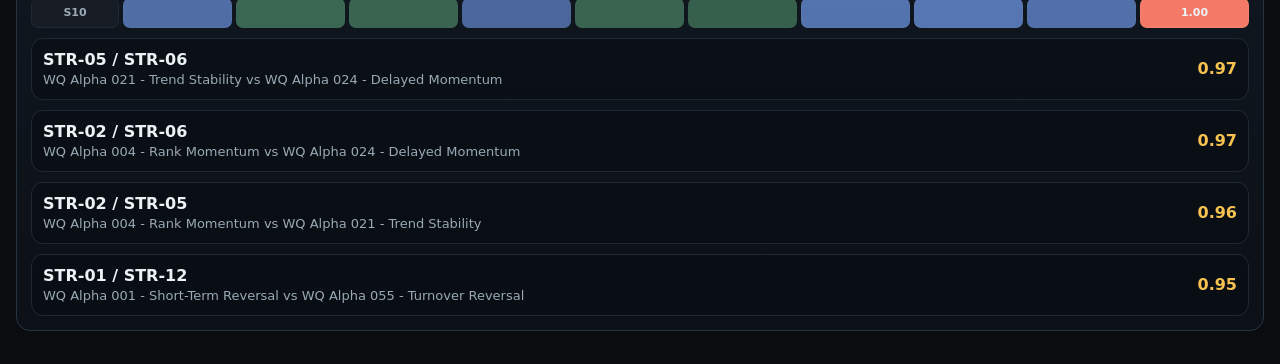
==== commit b850274b: "Add ML alpha paper trading dashboard export" ====
--- a/frontend/index.html
+++ b/frontend/index.html
@@ -92,6 +92,28 @@
           </div>
           <div class="table-wrap"><table id="strategyTable"></table></div>
         </section>
+        <section class="panel">
+          <div class="panel-title">
+            <div>
+              <p class="label">ML Alpha Paper Trading</p>
+              <h2>XGBoost Composite Alpha Execution Plan</h2>
+              <p id="mlAlphaMeta" class="meta-line"></p>
+            </div>
+            <span id="mlAlphaStatus" class="source-chip"></span>
+          </div>
+          <section class="pulse-grid compact" id="mlAlphaSummary"></section>
+          <div class="risk-grid">
+            <section>
+              <div class="panel-title"><div><p class="label">Target Book</p><h2>Top Holdings</h2></div></div>
+              <div class="table-wrap"><table id="mlAlphaPositionsTable"></table></div>
+            </section>
+            <section>
+              <div class="panel-title"><div><p class="label">Trade Plan</p><h2>Planned Orders</h2></div></div>
+              <div class="table-wrap"><table id="mlAlphaTradesTable"></table></div>
+            </section>
+          </div>
+          <div class="table-wrap"><table id="mlAlphaLedgerTable"></table></div>
+        </section>
         <div class="risk-grid">
           <section class="panel">
             <div class="panel-title"><div><p class="label">Paper Trading</p><h2>Recent Position Ledger</h2></div></div>
